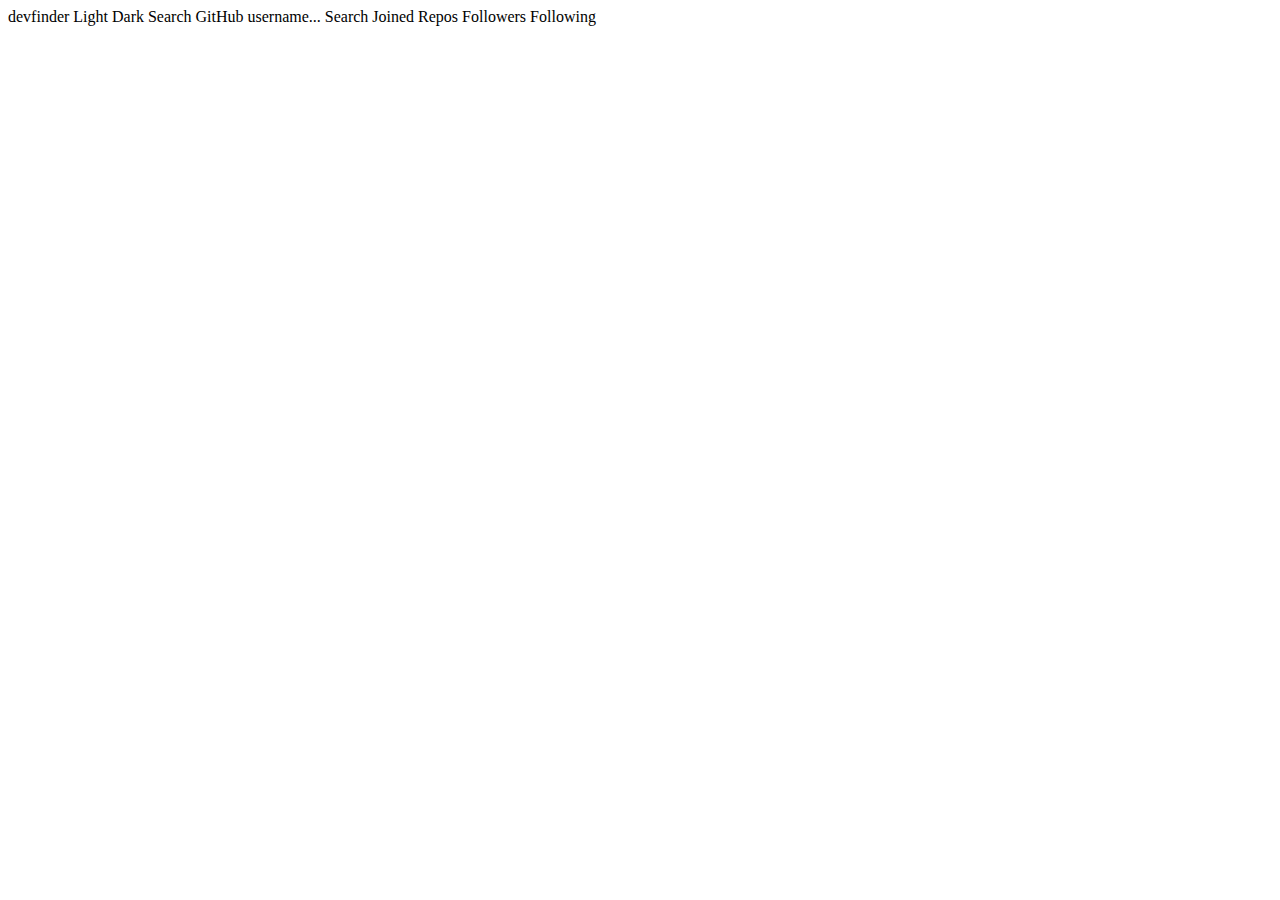
==== github-user-search-app/index.html @ 4f694a10 "starting github-user-search-app" ====
<!DOCTYPE html>
<html lang="en">
<head>
  <meta charset="UTF-8">
  <meta name="viewport" content="width=device-width, initial-scale=1.0">

  <link rel="icon" type="image/png" sizes="32x32" href="./assets/favicon-32x32.png">
  
  <title>Frontend Mentor | GitHub user search app</title>
</head>
<body>

  devfinder

  Light
  Dark

  Search GitHub username...
  Search

  Joined

  Repos
  Followers
  Following

</body>
</html>
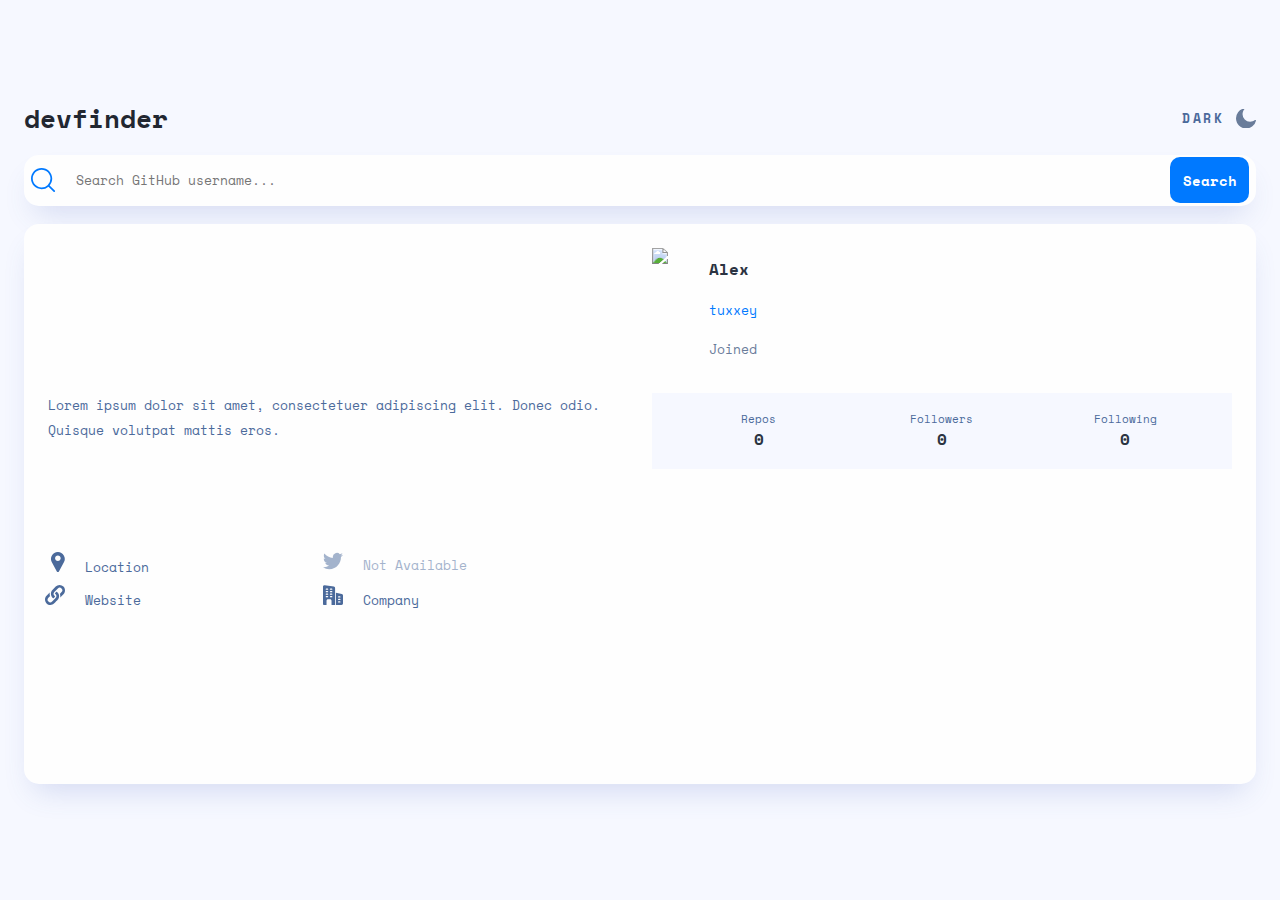
==== commit 6f79ae8d: "break" ====
--- a/github-user-search-app/index.html
+++ b/github-user-search-app/index.html
@@ -3,26 +3,61 @@
 <head>
   <meta charset="UTF-8">
   <meta name="viewport" content="width=device-width, initial-scale=1.0">
-
   <link rel="icon" type="image/png" sizes="32x32" href="./assets/favicon-32x32.png">
-  
+  <link rel="stylesheet" href="style.css">
   <title>Frontend Mentor | GitHub user search app</title>
 </head>
 <body>
-
-  devfinder
-
-  Light
-  Dark
-
-  Search GitHub username...
-  Search
-
-  Joined
-
-  Repos
-  Followers
-  Following
-
+<div class="container">
+  <div class="header">
+    <h1>devfinder</h1>
+    <span id="toggledark">Dark</span>
+    <span id="togglelight" class="hidden">Light</span>
+  </div>
+<div class="search">
+  <input type="text" name="" id="" placeholder="Search GitHub username..."> 
+  <button type="submit">Search</button>
+</div>
+<div class="main">
+  <div class="userpic">
+    <!-- <img src="#"> -->
+  </div>
+  <div class="userhead">
+    <img src="#">
+    <div class="userinfo">
+      <h2>Alex</h2>
+      <h3>tuxxey</h3>
+      <h4>Joined</h4>
+    </div>
+  </div>
+  <div class="userdesc">
+    Lorem ipsum dolor sit amet, consectetuer adipiscing elit. Donec odio. Quisque volutpat mattis eros.
+  </div>
+  <div class="userstat">
+    <div class="userstats">
+      <div class="repos">
+        Repos
+        <span id="repos">0</span>
+      </div>
+      <div class="followers">
+        Followers
+        <span id="followers">0</span>
+      </div>
+      <div class="following">
+        Following
+        <span id="following">0</span>
+      </div>
+    </div>
+  </div>
+  <div class="userlink">
+    <ul>
+      <li id="location">Location</li>
+      <li id="twitter" class="nolink">Not Available</li>
+      <li id="website">Website</li>
+      <li id="company">Company</li>
+    </ul>
+  </div>
+</div>
+</div>
 </body>
 </html>--- a/github-user-search-app/style.css
+++ b/github-user-search-app/style.css
@@ -0,0 +1,241 @@
+@import url('https://fonts.googleapis.com/css2?family=Space+Mono:wght@400;700&display=swap');
+
+* {
+    padding: 0;
+    margin: 0;
+    box-sizing: border-box;
+    /* outline: red solid 1px; */
+}
+
+:root {
+    font-size: 15px;
+    --light-a: #0079FF;
+    --light-b: #697C9A;
+    --light-c: #4B6A9B;
+    --light-d: #2B3442;
+    --light-e: #F6F8FF;
+    --light-f: #FEFEFE;
+    --dark-a: #0079FF;
+    --dark-b: #FEFEFE;
+    --dark-c: #141D2F;
+    --dark-d: #1E2A47;
+}
+
+/* Desktop & Tablet*/
+@media only screen and (min-width: 400px) {
+    .userlink ul {
+        display: grid;
+        grid-template-columns: 1fr 1fr;
+        grid-template-rows: 1fr 1fr
+    }
+  }
+
+  @media only screen and (max-width: 399px) {
+    .userpic {
+        display: none;
+    }
+    .userhead, .userdesc, .userstat, .userlink {
+        grid-column-start: 1;
+        grid-column-end: 3;
+    }    
+  }
+
+
+body {
+    line-height: 1.667rem;
+    font-family: 'Space Mono', monospace;
+    font-weight: 400;
+    background-color: var(--light-e);
+    min-height: 100vh;
+    display: flex;
+    justify-content: center;
+    align-items: center;
+}
+
+.container { 
+    display: grid;
+    grid-template-rows: 38px minmax(60px, 69px) auto;
+    margin: 24px;
+    min-width: 327px;
+    min-height: 667px;
+}
+
+.header {
+    display: flex;
+    justify-content: space-between;
+    align-items: center;
+    margin-bottom: 35px;
+}
+
+.header h1 {
+    font-family: 'Space Mono', monospace;
+    font-weight: 700;
+    font-size: 26px;
+    line-height: 39px;
+    color: #222731;
+}
+
+.header #toggledark, .header #togglelight {
+    font-size: 13px;
+    font-weight: 700;
+    line-height: 19px;
+    letter-spacing: 2.5px;
+    color: var(--light-c);
+    text-transform: uppercase;
+    padding-right: 32px;
+
+}
+
+.header #toggledark {
+    background: url(./assets/icon-moon.svg) no-repeat center right;
+}
+
+.header #togglelight {
+    background: url(./assets/icon-sun.svg) no-repeat center right;
+}
+
+.header .hidden {
+    display: none;
+}
+
+.search {
+    display: flex;
+    justify-content: space-between;
+    align-items: center;
+    background-color: var(--light-f);
+    box-shadow: 0px 16px 30px -10px rgba(70, 96, 187, 0.198567);
+    border-radius: 15px;
+    padding: 7px;
+    margin-bottom: 17.5px;
+}
+
+.search input {
+    width: 100%;
+    height: 100%;
+    border: none;
+    background: url(./assets/icon-search.svg) no-repeat left center;
+    padding-left: 45px;
+    line-height: 25px;
+    font-size: 13px;
+    font-family: 'Space Mono', monospace;
+}
+
+.search button {
+    background-color: var(--light-a);
+    color: #FFF;
+    font-family: 'Space Mono';
+    font-weight: 700;
+    font-size: 14px;
+    line-height: 21px;
+    padding: 12.5px;
+    border-radius: 10px;
+    border: none;
+}
+
+.main {
+    background-color: var(--light-f);
+    box-shadow: 0px 16px 30px -10px rgba(70, 96, 187, 0.198567);
+    border-radius: 15px;
+    padding: 24px;
+    display: grid;
+    grid-template-rows: repeat(4, auto);
+    grid-template-columns: repeat(2, minmax(0, 1fr));
+    gap: 24px;
+}
+
+.userhead {
+    display: flex;
+}
+
+.userinfo {
+    display: flex;
+    flex-direction: column;
+    justify-content: space-around;
+    margin-left: 41px;
+}
+
+.userinfo h2 {
+    font-weight: 700;
+    font-size: 16px;
+    line-height: 24px;
+    color: #2B3442;
+}
+
+.userinfo h3 {
+    font-weight: 400;
+    font-size: 13px;
+    line-height: 19px;
+    color: #0079FF;
+}
+
+.userinfo h4 {
+    font-weight: 400;
+    font-size: 13px;
+    line-height: 19px;
+    color: #697C9A;
+}
+
+.userdesc {
+    font-weight: 400;
+    font-size: 13px;
+    line-height: 25px;
+    color: #4B6A9B;
+}
+
+.userstats {
+    background-color: var(--light-e);
+    padding: 18px 15px 18px 15px;
+    display: grid;
+    grid-template-columns: repeat(3, minmax(0,1fr));
+    font-weight: 400;
+    font-size: 11px;
+    line-height: 16px;
+    text-align: center;
+    color: #4B6A9B;
+}
+
+.userstats > * {
+    display: flex;
+    flex-direction: column;
+}
+
+.userstats > * > span {
+    font-weight: 700;
+    font-size: 16px;
+    line-height: 24px;
+    color: #2B3442;
+}
+
+.userlink {
+    font-weight: 400;
+    font-size: 13px;
+    line-height: 19px;
+    color: #4B6A9B;
+    padding-left: 24px;
+}
+
+.userlink li {
+    padding-left: 13px;
+    padding-bottom: 8px;
+}
+
+.userlink .nolink {
+    mix-blend-mode: normal;
+    opacity: 0.5;
+}
+
+.userlink #location {
+    list-style-image: url(./assets/icon-location.svg);
+}
+
+.userlink #website {
+    list-style-image: url(./assets/icon-website.svg);
+}
+
+.userlink #twitter {
+    list-style-image: url(./assets/icon-twitter.svg);
+}
+
+.userlink #company {
+    list-style-image: url(./assets/icon-company.svg);
+}